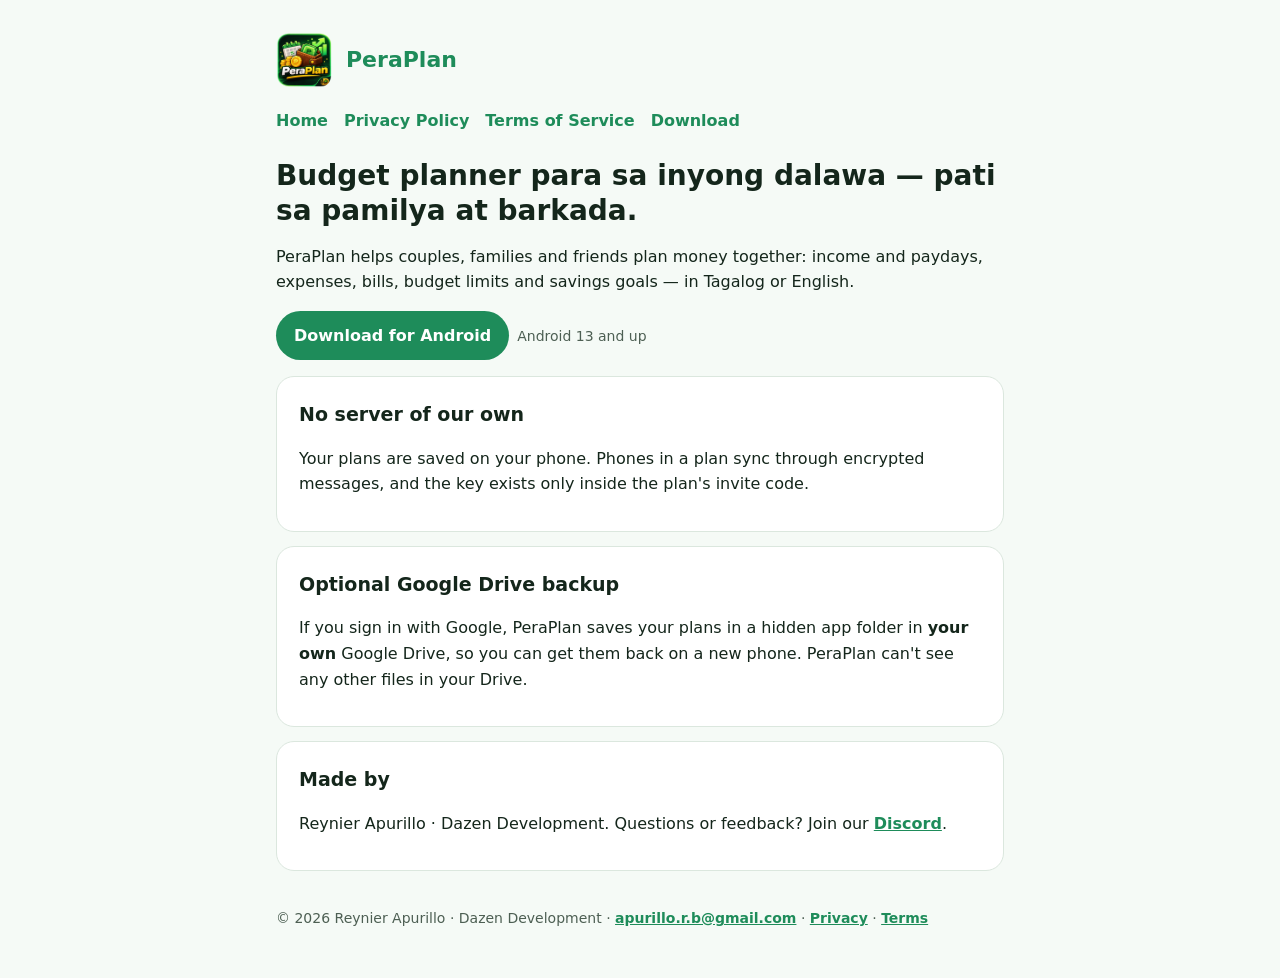
==== index.html @ 7c920b49 "Website: home, privacy policy and terms (for Google sign-in) Co-Authored-By: Claude Opus 5.5 <norepl" ====
<!doctype html>
<html lang="en">
<head>
<meta charset="utf-8">
<meta name="viewport" content="width=device-width,initial-scale=1">
<title>PeraPlan</title>
<meta name="description" content="PeraPlan — a budget planner for couples, families and friends. By Dazen Development.">
<link rel="icon" href="logo.png">
<link rel="stylesheet" href="style.css">
</head>
<body>
<main>
<header><img src="logo.png" alt="PeraPlan logo"><a href="./">PeraPlan</a></header>
<nav><a href="./">Home</a><a href="privacy.html">Privacy Policy</a><a href="terms.html">Terms of Service</a><a href="https://github.com/Dazeeen/peraplan-releases/releases/latest">Download</a></nav>

<h1>Budget planner para sa inyong dalawa — pati sa pamilya at barkada.</h1>
<p>PeraPlan helps couples, families and friends plan money together: income and paydays, expenses, bills, budget limits and savings goals — in Tagalog or English.</p>
<p><a class="btn" href="https://github.com/Dazeeen/peraplan-releases/releases/latest">Download for Android</a><span class="muted">Android 13 and up</span></p>

<div class="card"><h2>No server of our own</h2><p>Your plans are saved on your phone. Phones in a plan sync through encrypted messages, and the key exists only inside the plan's invite code.</p></div>
<div class="card"><h2>Optional Google Drive backup</h2><p>If you sign in with Google, PeraPlan saves your plans in a hidden app folder in <b>your own</b> Google Drive, so you can get them back on a new phone. PeraPlan can't see any other files in your Drive.</p></div>
<div class="card"><h2>Made by</h2><p>Reynier Apurillo · Dazen Development. Questions or feedback? Join our <a href="https://discord.gg/ncNrYQYDHG">Discord</a>.</p></div>

<footer>© 2026 Reynier Apurillo · Dazen Development · <a href="mailto:apurillo.r.b@gmail.com">apurillo.r.b@gmail.com</a> · <a href="privacy.html">Privacy</a> · <a href="terms.html">Terms</a></footer>
</main>
</body>
</html>
---- style.css ----
:root{--bg:#f5faf6;--card:#fff;--text:#14261b;--muted:#4d5f53;--accent:#1e8c5a;--line:#dbe7de}
@media (prefers-color-scheme:dark){:root{--bg:#0f1a14;--card:#16241c;--text:#e6f2ea;--muted:#a3b8aa;--accent:#5fd197;--line:#25382d}}
*{box-sizing:border-box}
body{margin:0;background:var(--bg);color:var(--text);font:16px/1.6 system-ui,-apple-system,"Segoe UI",Roboto,sans-serif}
main{max-width:760px;margin:0 auto;padding:32px 16px 48px}
header{display:flex;align-items:center;gap:14px;margin-bottom:20px}
header img{width:56px;height:56px;border-radius:14px}
header a{color:inherit;text-decoration:none;font-weight:800;font-size:22px}
nav{display:flex;gap:16px;flex-wrap:wrap;margin:0 0 24px}
nav a,main a{color:var(--accent);font-weight:600}
nav a{text-decoration:none}
.card{background:var(--card);border:1px solid var(--line);border-radius:18px;padding:18px 22px;margin:14px 0}
h1{font-size:28px;line-height:1.25;margin:8px 0}
h2{font-size:19px;margin:22px 0 6px}
.card h2{margin-top:4px}
.muted{color:var(--muted);font-size:14px}
code{background:var(--line);padding:1px 6px;border-radius:6px;font-size:14px}
.btn{display:inline-block;background:var(--accent);color:#fff !important;padding:12px 18px;border-radius:999px;font-weight:700;text-decoration:none;margin-right:8px}
footer{margin-top:36px;color:var(--muted);font-size:14px}
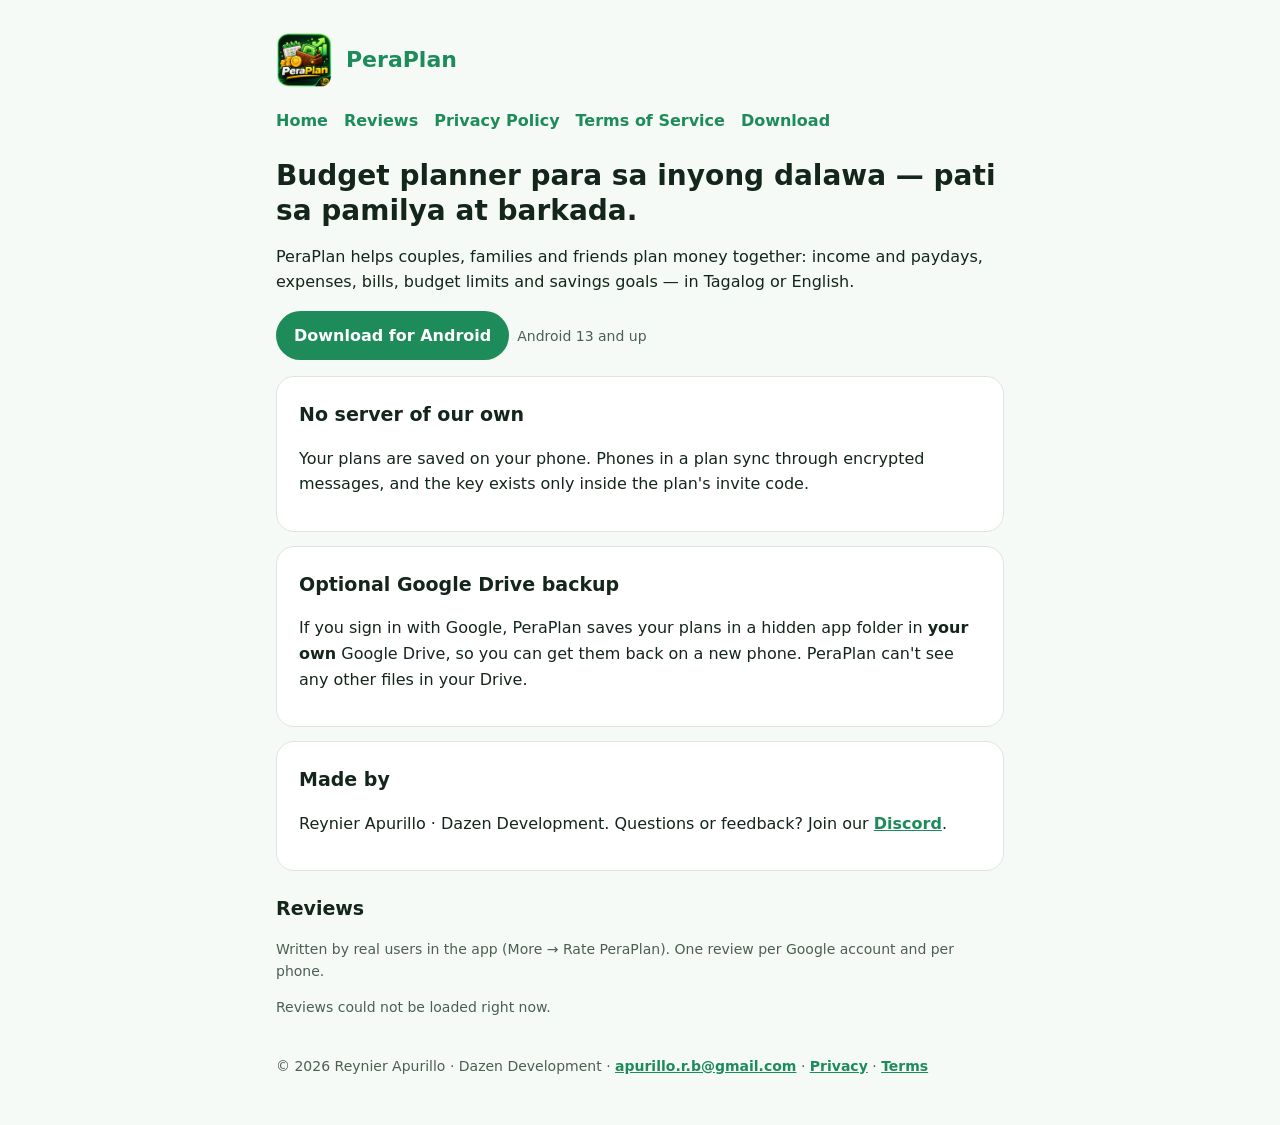
==== commit 684bb548: "Add reviews section, reviews backend (Apps Script) and CSP Co-Authored-By: Claude Opus 5.5 <noreply@" ====
--- a/index.html
+++ b/index.html
@@ -6,12 +6,14 @@
 <title>PeraPlan</title>
 <meta name="description" content="PeraPlan — a budget planner for couples, families and friends. By Dazen Development.">
 <link rel="icon" href="logo.png">
+<meta http-equiv="Content-Security-Policy" content="default-src 'self'; script-src 'self'; style-src 'self'; img-src 'self' data:; connect-src 'self' https://script.google.com https://script.googleusercontent.com; base-uri 'none'; form-action 'none'; object-src 'none'">
+<meta name="referrer" content="no-referrer">
 <link rel="stylesheet" href="style.css">
 </head>
 <body>
 <main>
 <header><img src="logo.png" alt="PeraPlan logo"><a href="./">PeraPlan</a></header>
-<nav><a href="./">Home</a><a href="privacy.html">Privacy Policy</a><a href="terms.html">Terms of Service</a><a href="https://github.com/Dazeeen/peraplan-releases/releases/latest">Download</a></nav>
+<nav><a href="./">Home</a><a href="#reviews-title">Reviews</a><a href="privacy.html">Privacy Policy</a><a href="terms.html">Terms of Service</a><a href="https://github.com/Dazeeen/peraplan-releases/releases/latest">Download</a></nav>
 
 <h1>Budget planner para sa inyong dalawa — pati sa pamilya at barkada.</h1>
 <p>PeraPlan helps couples, families and friends plan money together: income and paydays, expenses, bills, budget limits and savings goals — in Tagalog or English.</p>
@@ -21,7 +23,13 @@
 <div class="card"><h2>Optional Google Drive backup</h2><p>If you sign in with Google, PeraPlan saves your plans in a hidden app folder in <b>your own</b> Google Drive, so you can get them back on a new phone. PeraPlan can't see any other files in your Drive.</p></div>
 <div class="card"><h2>Made by</h2><p>Reynier Apurillo · Dazen Development. Questions or feedback? Join our <a href="https://discord.gg/ncNrYQYDHG">Discord</a>.</p></div>
 
+<h2 id="reviews-title">Reviews</h2>
+<p id="reviews-summary" class="rating"></p>
+<p class="muted">Written by real users in the app (More → Rate PeraPlan). One review per Google account and per phone.</p>
+<div id="reviews"><p class="muted">Loading reviews…</p></div>
+
 <footer>© 2026 Reynier Apurillo · Dazen Development · <a href="mailto:apurillo.r.b@gmail.com">apurillo.r.b@gmail.com</a> · <a href="privacy.html">Privacy</a> · <a href="terms.html">Terms</a></footer>
 </main>
+<script src="reviews.js"></script>
 </body>
 </html>
--- a/style.css
+++ b/style.css
@@ -17,3 +17,9 @@
 code{background:var(--line);padding:1px 6px;border-radius:6px;font-size:14px}
 .btn{display:inline-block;background:var(--accent);color:#fff !important;padding:12px 18px;border-radius:999px;font-weight:700;text-decoration:none;margin-right:8px}
 footer{margin-top:36px;color:var(--muted);font-size:14px}
+.rating{font-size:20px;font-weight:800;color:var(--accent);margin:4px 0}
+.review{padding:14px 18px}
+.review-head{display:flex;justify-content:space-between;gap:12px;align-items:baseline;flex-wrap:wrap}
+.review-name{font-weight:800}
+.review-stars{color:#f5b800;letter-spacing:2px}
+.review-text{margin:6px 0;white-space:pre-line;overflow-wrap:anywhere}
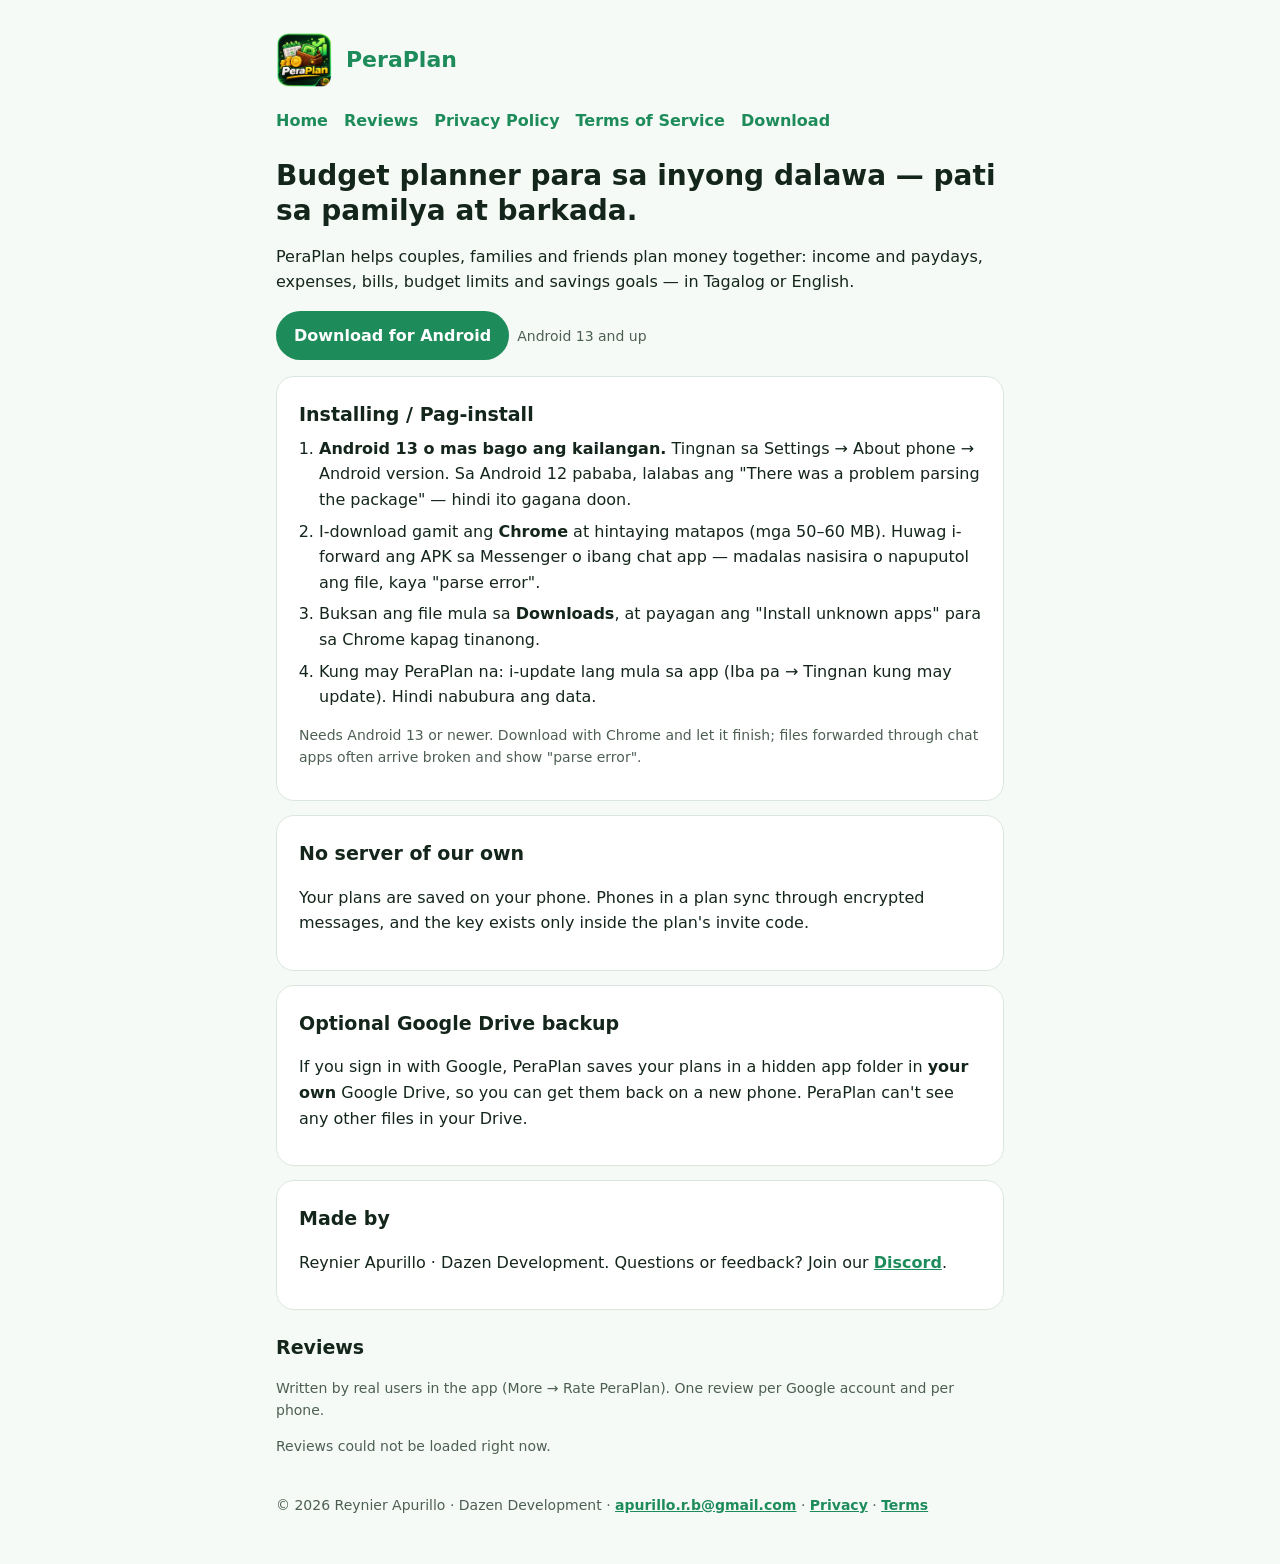
==== commit 888c98c4: "Direct APK download, Android 13+ note and install tips Co-Authored-By: Claude Opus 5.5 <noreply@anth" ====
--- a/index.html
+++ b/index.html
@@ -6,7 +6,7 @@
 <title>PeraPlan</title>
 <meta name="description" content="PeraPlan — a budget planner for couples, families and friends. By Dazen Development.">
 <link rel="icon" href="logo.png">
-<meta http-equiv="Content-Security-Policy" content="default-src 'self'; script-src 'self'; style-src 'self'; img-src 'self' data:; connect-src 'self' https://script.google.com https://script.googleusercontent.com; base-uri 'none'; form-action 'none'; object-src 'none'">
+<meta http-equiv="Content-Security-Policy" content="default-src 'self'; script-src 'self'; style-src 'self'; img-src 'self' data:; connect-src 'self' https://api.github.com https://script.google.com https://script.googleusercontent.com; base-uri 'none'; form-action 'none'; object-src 'none'">
 <meta name="referrer" content="no-referrer">
 <link rel="stylesheet" href="style.css">
 </head>
@@ -17,7 +17,16 @@
 
 <h1>Budget planner para sa inyong dalawa — pati sa pamilya at barkada.</h1>
 <p>PeraPlan helps couples, families and friends plan money together: income and paydays, expenses, bills, budget limits and savings goals — in Tagalog or English.</p>
-<p><a class="btn" href="https://github.com/Dazeeen/peraplan-releases/releases/latest">Download for Android</a><span class="muted">Android 13 and up</span></p>
+<p><a class="btn" id="download" href="https://github.com/Dazeeen/peraplan-releases/releases/latest">Download for Android</a><span class="muted" id="download-info">Android 13 and up</span></p>
+
+<div class="card" id="install"><h2>Installing / Pag-install</h2>
+<ol>
+<li><b>Android 13 o mas bago ang kailangan.</b> Tingnan sa Settings → About phone → Android version. Sa Android 12 pababa, lalabas ang "There was a problem parsing the package" — hindi ito gagana doon.</li>
+<li>I-download gamit ang <b>Chrome</b> at hintaying matapos (mga 50–60 MB). Huwag i-forward ang APK sa Messenger o ibang chat app — madalas nasisira o napuputol ang file, kaya "parse error".</li>
+<li>Buksan ang file mula sa <b>Downloads</b>, at payagan ang "Install unknown apps" para sa Chrome kapag tinanong.</li>
+<li>Kung may PeraPlan na: i-update lang mula sa app (Iba pa → Tingnan kung may update). Hindi nabubura ang data.</li>
+</ol>
+<p class="muted">Needs Android 13 or newer. Download with Chrome and let it finish; files forwarded through chat apps often arrive broken and show "parse error".</p></div>
 
 <div class="card"><h2>No server of our own</h2><p>Your plans are saved on your phone. Phones in a plan sync through encrypted messages, and the key exists only inside the plan's invite code.</p></div>
 <div class="card"><h2>Optional Google Drive backup</h2><p>If you sign in with Google, PeraPlan saves your plans in a hidden app folder in <b>your own</b> Google Drive, so you can get them back on a new phone. PeraPlan can't see any other files in your Drive.</p></div>
@@ -30,6 +39,7 @@
 
 <footer>© 2026 Reynier Apurillo · Dazen Development · <a href="mailto:apurillo.r.b@gmail.com">apurillo.r.b@gmail.com</a> · <a href="privacy.html">Privacy</a> · <a href="terms.html">Terms</a></footer>
 </main>
+<script src="download.js"></script>
 <script src="reviews.js"></script>
 </body>
 </html>
--- a/style.css
+++ b/style.css
@@ -23,3 +23,5 @@
 .review-name{font-weight:800}
 .review-stars{color:#f5b800;letter-spacing:2px}
 .review-text{margin:6px 0;white-space:pre-line;overflow-wrap:anywhere}
+ol{padding-left:20px;margin:6px 0}
+ol li{margin:6px 0}
